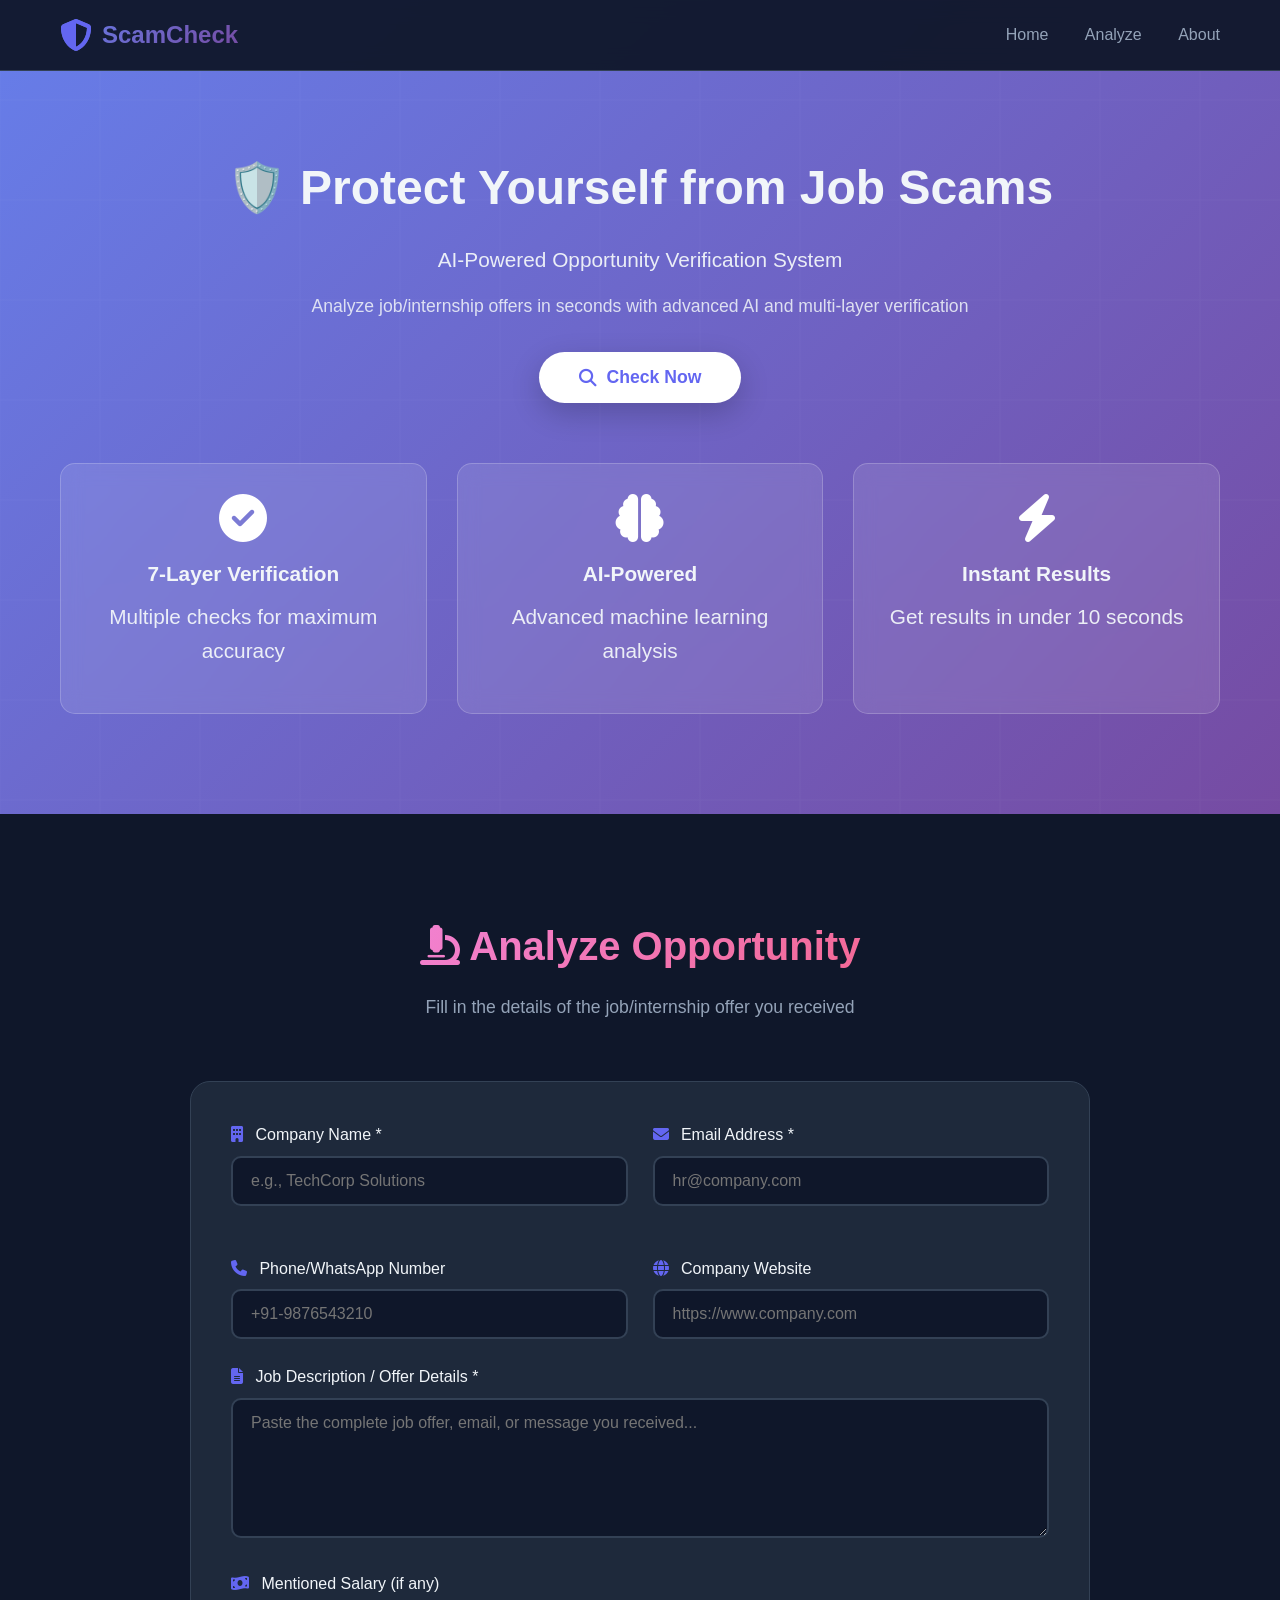
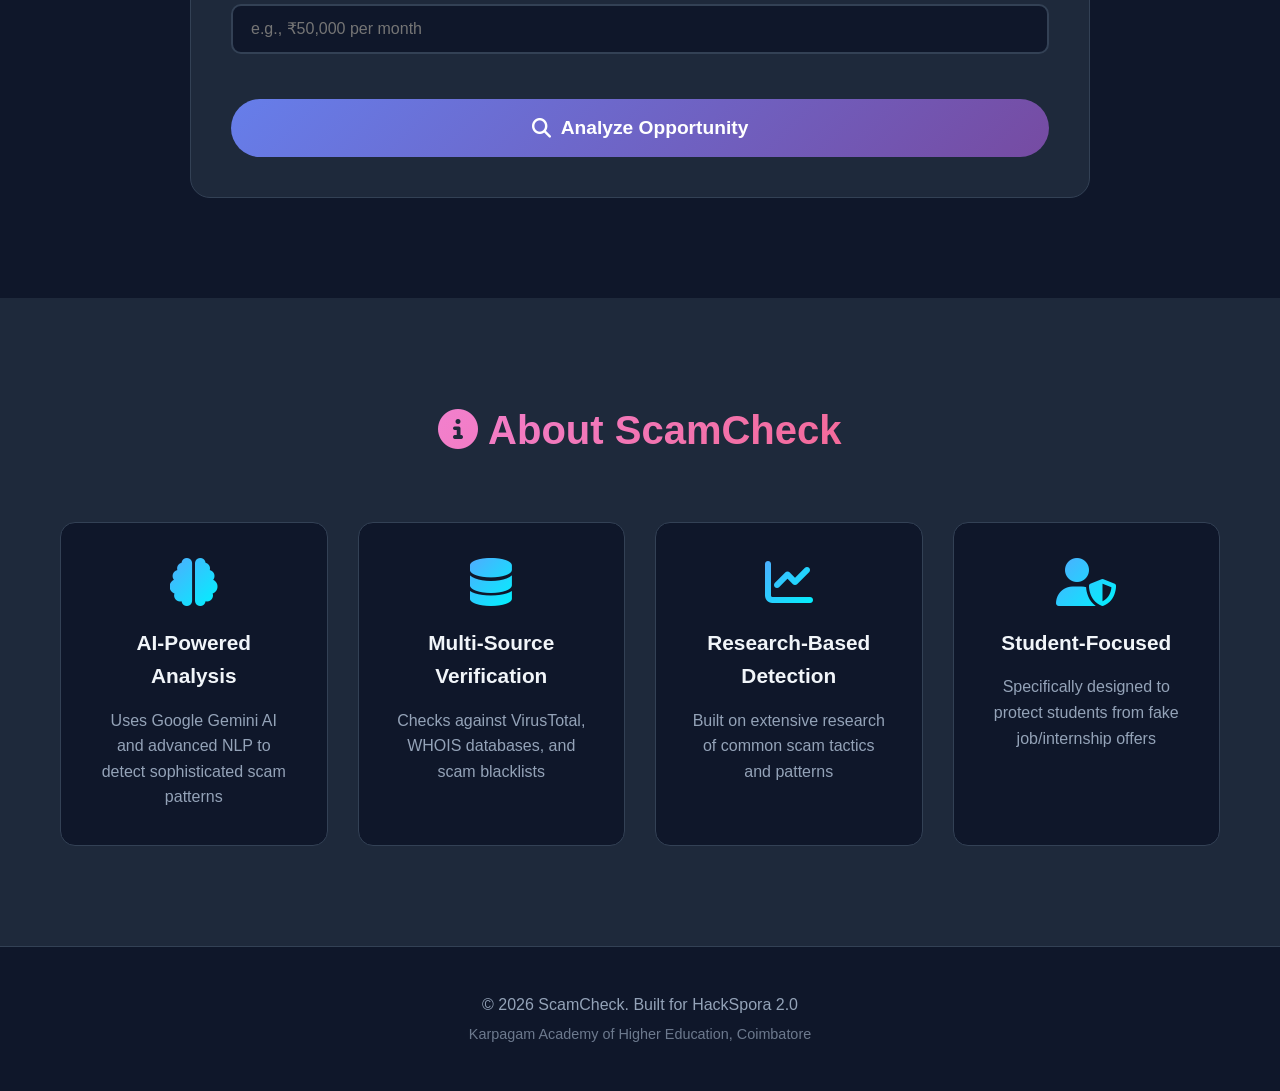
==== frontend/index.html @ 4920e58b "HackSpora 2.0 - ScamCheck System" ====
<!DOCTYPE html>
<html lang="en">

<head>
    <meta charset="UTF-8">
    <meta name="viewport" content="width=device-width, initial-scale=1.0">
    <title>ScamCheck - Opportunity Verification System</title>
    <link rel="stylesheet" href="style.css">
    <link rel="stylesheet" href="https://cdnjs.cloudflare.com/ajax/libs/font-awesome/6.4.0/css/all.min.css">
</head>

<body>
    <!-- Header -->
    <header class="header">
        <div class="container">
            <div class="logo">
                <i class="fas fa-shield-alt"></i>
                <span>ScamCheck</span>
            </div>
            <nav class="nav">
                <a href="#home">Home</a>
                <a href="#analyze">Analyze</a>
                <a href="#about">About</a>
            </nav>
        </div>
    </header>

    <!-- Hero Section -->
    <section id="home" class="hero">
        <div class="container">
            <div class="hero-content">
                <h1>🛡️ Protect Yourself from Job Scams</h1>
                <p>AI-Powered Opportunity Verification System</p>
                <p class="subtitle">Analyze job/internship offers in seconds with advanced AI and multi-layer
                    verification</p>
                <button class="btn-primary" onclick="scrollToAnalyze()">
                    <i class="fas fa-search"></i> Check Now
                </button>
            </div>
            <div class="hero-stats">
                <div class="stat-card">
                    <i class="fas fa-check-circle"></i>
                    <h3>7-Layer Verification</h3>
                    <p>Multiple checks for maximum accuracy</p>
                </div>
                <div class="stat-card">
                    <i class="fas fa-brain"></i>
                    <h3>AI-Powered</h3>
                    <p>Advanced machine learning analysis</p>
                </div>
                <div class="stat-card">
                    <i class="fas fa-bolt"></i>
                    <h3>Instant Results</h3>
                    <p>Get results in under 10 seconds</p>
                </div>
            </div>
        </div>
    </section>

    <!-- Analysis Form Section -->
    <section id="analyze" class="analysis-section">
        <div class="container">
            <div class="section-header">
                <h2><i class="fas fa-microscope"></i> Analyze Opportunity</h2>
                <p>Fill in the details of the job/internship offer you received</p>
            </div>

            <form id="scamForm" class="analysis-form">
                <div class="form-grid">
                    <div class="form-group">
                        <label for="companyName">
                            <i class="fas fa-building"></i> Company Name *
                        </label>
                        <input type="text" id="companyName" name="company_name" placeholder="e.g., TechCorp Solutions"
                            required>
                    </div>

                    <div class="form-group">
                        <label for="email">
                            <i class="fas fa-envelope"></i> Email Address *
                        </label>
                        <input type="email" id="email" name="email" placeholder="hr@company.com" required>
                    </div>

                    <div class="form-group">
                        <label for="phone">
                            <i class="fas fa-phone"></i> Phone/WhatsApp Number
                        </label>
                        <input type="tel" id="phone" name="phone" placeholder="+91-9876543210">
                    </div>

                    <div class="form-group">
                        <label for="website">
                            <i class="fas fa-globe"></i> Company Website
                        </label>
                        <input type="url" id="website" name="website" placeholder="https://www.company.com">
                    </div>
                </div>

                <div class="form-group full-width">
                    <label for="jobDescription">
                        <i class="fas fa-file-alt"></i> Job Description / Offer Details *
                    </label>
                    <textarea id="jobDescription" name="job_description" rows="6"
                        placeholder="Paste the complete job offer, email, or message you received..."
                        required></textarea>
                </div>

                <div class="form-group full-width">
                    <label for="salary">
                        <i class="fas fa-money-bill-wave"></i> Mentioned Salary (if any)
                    </label>
                    <input type="text" id="salary" name="salary" placeholder="e.g., ₹50,000 per month">
                </div>

                <button type="submit" class="btn-analyze">
                    <i class="fas fa-search"></i> Analyze Opportunity
                </button>
            </form>

            <!-- Loading Animation -->
            <div id="loading" class="loading" style="display: none;">
                <div class="spinner"></div>
                <p>Analyzing with AI... This may take a few seconds</p>
                <div class="loading-steps">
                    <div class="step"><i class="fas fa-check"></i> Checking domain age</div>
                    <div class="step"><i class="fas fa-check"></i> Scanning for red flags</div>
                    <div class="step"><i class="fas fa-check"></i> Verifying URL reputation</div>
                    <div class="step"><i class="fas fa-check"></i> AI-powered analysis</div>
                </div>
            </div>

            <!-- Results Section -->
            <div id="results" class="results" style="display: none;">
                <div class="result-header">
                    <h2><i class="fas fa-clipboard-check"></i> Analysis Results</h2>
                </div>

                <!-- Risk Score Display -->
                <div class="risk-display">
                    <div class="risk-score-circle" id="riskScoreCircle">
                        <span id="riskScoreValue">0</span>
                        <span class="risk-label">Risk Score</span>
                    </div>
                    <div class="risk-info">
                        <h3 id="riskLevel">LOW</h3>
                        <p id="verdict">Appears legitimate</p>
                    </div>
                </div>

                <!-- Detailed Analysis -->
                <div class="analysis-grid">
                    <!-- URL Analysis -->
                    <div class="analysis-card">
                        <h4><i class="fas fa-link"></i> Website Analysis</h4>
                        <div id="urlAnalysis"></div>
                    </div>

                    <!-- Content Analysis -->
                    <div class="analysis-card">
                        <h4><i class="fas fa-text"></i> Content Analysis</h4>
                        <div id="contentAnalysis"></div>
                    </div>

                    <!-- Red Flags -->
                    <div class="analysis-card full-width">
                        <h4><i class="fas fa-exclamation-triangle"></i> Detected Red Flags</h4>
                        <div id="redFlags"></div>
                    </div>

                    <!-- Recommendations -->
                    <div class="analysis-card full-width">
                        <h4><i class="fas fa-lightbulb"></i> Recommendations</h4>
                        <ul id="recommendations"></ul>
                    </div>
                </div>

                <button class="btn-secondary" onclick="resetForm()">
                    <i class="fas fa-redo"></i> Check Another Opportunity
                </button>
            </div>
        </div>
    </section>

    <!-- About Section -->
    <section id="about" class="about-section">
        <div class="container">
            <div class="section-header">
                <h2><i class="fas fa-info-circle"></i> About ScamCheck</h2>
            </div>
            <div class="features-grid">
                <div class="feature-card">
                    <i class="fas fa-brain"></i>
                    <h3>AI-Powered Analysis</h3>
                    <p>Uses Google Gemini AI and advanced NLP to detect sophisticated scam patterns</p>
                </div>
                <div class="feature-card">
                    <i class="fas fa-database"></i>
                    <h3>Multi-Source Verification</h3>
                    <p>Checks against VirusTotal, WHOIS databases, and scam blacklists</p>
                </div>
                <div class="feature-card">
                    <i class="fas fa-chart-line"></i>
                    <h3>Research-Based Detection</h3>
                    <p>Built on extensive research of common scam tactics and patterns</p>
                </div>
                <div class="feature-card">
                    <i class="fas fa-user-shield"></i>
                    <h3>Student-Focused</h3>
                    <p>Specifically designed to protect students from fake job/internship offers</p>
                </div>
            </div>
        </div>
    </section>

    <!-- Footer -->
    <footer class="footer">
        <div class="container">
            <p>&copy; 2026 ScamCheck. Built for HackSpora 2.0</p>
            <p class="hackathon-info">Karpagam Academy of Higher Education, Coimbatore</p>
        </div>
    </footer>

    <script src="script.js"></script>
</body>

</html>
---- frontend/style.css ----
/* CSS Variables for theming */
:root {
    --primary-color: #6366f1;
    --secondary-color: #8b5cf6;
    --success-color: #10b981;
    --warning-color: #f59e0b;
    --danger-color: #ef4444;
    --dark-bg: #0f172a;
    --card-bg: #1e293b;
    --text-primary: #f1f5f9;
    --text-secondary: #94a3b8;
    --border-color: #334155;
    --gradient-1: linear-gradient(135deg, #667eea 0%, #764ba2 100%);
    --gradient-2: linear-gradient(135deg, #f093fb 0%, #f5576c 100%);
    --gradient-3: linear-gradient(135deg, #4facfe 0%, #00f2fe 100%);
}

/* Reset and Base Styles */
* {
    margin: 0;
    padding: 0;
    box-sizing: border-box;
}

body {
    font-family: 'Segoe UI', Tahoma, Geneva, Verdana, sans-serif;
    background: var(--dark-bg);
    color: var(--text-primary);
    line-height: 1.6;
    overflow-x: hidden;
}

.container {
    max-width: 1200px;
    margin: 0 auto;
    padding: 0 20px;
}

/* Header */
.header {
    background: rgba(15, 23, 42, 0.95);
    backdrop-filter: blur(10px);
    padding: 1rem 0;
    position: fixed;
    width: 100%;
    top: 0;
    z-index: 1000;
    border-bottom: 1px solid var(--border-color);
}

.header .container {
    display: flex;
    justify-content: space-between;
    align-items: center;
}

.logo {
    display: flex;
    align-items: center;
    gap: 10px;
    font-size: 1.5rem;
    font-weight: bold;
    background: var(--gradient-1);
    -webkit-background-clip: text;
    -webkit-text-fill-color: transparent;
}

.logo i {
    font-size: 2rem;
    -webkit-text-fill-color: var(--primary-color);
}

.nav a {
    color: var(--text-secondary);
    text-decoration: none;
    margin-left: 2rem;
    transition: color 0.3s;
}

.nav a:hover {
    color: var(--primary-color);
}

/* Hero Section */
.hero {
    padding: 150px 0 100px;
    background: var(--gradient-1);
    position: relative;
    overflow: hidden;
}

.hero::before {
    content: '';
    position: absolute;
    top: 0;
    left: 0;
    right: 0;
    bottom: 0;
    background: url('data:image/svg+xml,<svg width="100" height="100" xmlns="http://www.w3.org/2000/svg"><rect width="100" height="100" fill="none" stroke="rgba(255,255,255,0.1)" stroke-width="1"/></svg>');
    opacity: 0.3;
}

.hero-content {
    text-align: center;
    margin-bottom: 60px;
    position: relative;
    z-index: 1;
}

.hero h1 {
    font-size: 3rem;
    margin-bottom: 1rem;
    animation: fadeInUp 0.8s ease;
}

.hero p {
    font-size: 1.3rem;
    margin-bottom: 1rem;
    opacity: 0.95;
}

.subtitle {
    font-size: 1.1rem !important;
    opacity: 0.85 !important;
    margin-bottom: 2rem !important;
}

.hero-stats {
    display: grid;
    grid-template-columns: repeat(auto-fit, minmax(250px, 1fr));
    gap: 30px;
    position: relative;
    z-index: 1;
}

.stat-card {
    background: rgba(255, 255, 255, 0.1);
    backdrop-filter: blur(10px);
    padding: 30px;
    border-radius: 15px;
    text-align: center;
    border: 1px solid rgba(255, 255, 255, 0.2);
    transition: transform 0.3s;
}

.stat-card:hover {
    transform: translateY(-5px);
}

.stat-card i {
    font-size: 3rem;
    margin-bottom: 15px;
    color: #fff;
}

.stat-card h3 {
    margin-bottom: 10px;
    font-size: 1.3rem;
}

/* Buttons */
.btn-primary,
.btn-secondary,
.btn-analyze {
    padding: 15px 40px;
    border: none;
    border-radius: 50px;
    font-size: 1.1rem;
    font-weight: 600;
    cursor: pointer;
    transition: all 0.3s;
    display: inline-flex;
    align-items: center;
    gap: 10px;
}

.btn-primary {
    background: white;
    color: var(--primary-color);
    box-shadow: 0 10px 30px rgba(0, 0, 0, 0.2);
}

.btn-primary:hover {
    transform: translateY(-3px);
    box-shadow: 0 15px 40px rgba(0, 0, 0, 0.3);
}

.btn-analyze {
    background: var(--gradient-1);
    color: white;
    width: 100%;
    justify-content: center;
    padding: 18px;
    font-size: 1.2rem;
    margin-top: 20px;
}

.btn-analyze:hover {
    transform: translateY(-2px);
    box-shadow: 0 10px 30px rgba(99, 102, 241, 0.4);
}

.btn-secondary {
    background: var(--card-bg);
    color: var(--text-primary);
    border: 2px solid var(--border-color);
    margin-top: 30px;
}

.btn-secondary:hover {
    background: var(--border-color);
}

/* Analysis Section */
.analysis-section {
    padding: 100px 0;
    background: var(--dark-bg);
}

.section-header {
    text-align: center;
    margin-bottom: 60px;
}

.section-header h2 {
    font-size: 2.5rem;
    margin-bottom: 15px;
    background: var(--gradient-2);
    -webkit-background-clip: text;
    -webkit-text-fill-color: transparent;
}

.section-header p {
    color: var(--text-secondary);
    font-size: 1.1rem;
}

/* Form Styles */
.analysis-form {
    background: var(--card-bg);
    padding: 40px;
    border-radius: 20px;
    border: 1px solid var(--border-color);
    max-width: 900px;
    margin: 0 auto;
}

.form-grid {
    display: grid;
    grid-template-columns: 1fr 1fr;
    gap: 25px;
}

.form-group {
    margin-bottom: 25px;
}

.form-group.full-width {
    grid-column: 1 / -1;
}

.form-group label {
    display: block;
    margin-bottom: 8px;
    font-weight: 500;
    color: var(--text-primary);
}

.form-group label i {
    margin-right: 8px;
    color: var(--primary-color);
}

.form-group input,
.form-group textarea {
    width: 100%;
    padding: 14px 18px;
    background: var(--dark-bg);
    border: 2px solid var(--border-color);
    border-radius: 10px;
    color: var(--text-primary);
    font-size: 1rem;
    transition: all 0.3s;
}

.form-group input:focus,
.form-group textarea:focus {
    outline: none;
    border-color: var(--primary-color);
    box-shadow: 0 0 0 3px rgba(99, 102, 241, 0.1);
}

.form-group textarea {
    resize: vertical;
    font-family: inherit;
}

/* Loading Animation */
.loading {
    text-align: center;
    padding: 60px 20px;
}

.spinner {
    width: 80px;
    height: 80px;
    border: 4px solid var(--border-color);
    border-top-color: var(--primary-color);
    border-radius: 50%;
    animation: spin 1s linear infinite;
    margin: 0 auto 30px;
}

@keyframes spin {
    to {
        transform: rotate(360deg);
    }
}

.loading-steps {
    margin-top: 40px;
    text-align: left;
    max-width: 500px;
    margin-left: auto;
    margin-right: auto;
}

.step {
    padding: 12px 20px;
    margin: 10px 0;
    background: var(--dark-bg);
    border-radius: 8px;
    display: flex;
    align-items: center;
    gap: 15px;
    animation: fadeIn 0.5s ease;
}

.step i {
    color: var(--success-color);
    font-size: 1.2rem;
}

/* Results Section */
.results {
    max-width: 1000px;
    margin: 0 auto;
    animation: fadeInUp 0.8s ease;
}

.result-header {
    text-align: center;
    margin-bottom: 40px;
}

.result-header h2 {
    font-size: 2.2rem;
    color: var(--primary-color);
}

.risk-display {
    display: flex;
    align-items: center;
    justify-content: center;
    gap: 50px;
    padding: 50px;
    background: var(--card-bg);
    border-radius: 20px;
    margin-bottom: 40px;
    border: 2px solid var(--border-color);
}

.risk-score-circle {
    width: 180px;
    height: 180px;
    border-radius: 50%;
    display: flex;
    flex-direction: column;
    align-items: center;
    justify-content: center;
    position: relative;
    background: conic-gradient(var(--success-color) 0deg, var(--border-color) 0deg);
    transition: all 0.5s ease;
}

.risk-score-circle::before {
    content: '';
    position: absolute;
    width: 140px;
    height: 140px;
    background: var(--card-bg);
    border-radius: 50%;
}

#riskScoreValue {
    font-size: 3rem;
    font-weight: bold;
    position: relative;
    z-index: 1;
}

.risk-label {
    font-size: 0.9rem;
    color: var(--text-secondary);
    position: relative;
    z-index: 1;
}

.risk-info h3 {
    font-size: 2rem;
    margin-bottom: 10px;
}

.risk-info p {
    font-size: 1.1rem;
    color: var(--text-secondary);
}

/* Analysis Grid */
.analysis-grid {
    display: grid;
    grid-template-columns: 1fr 1fr;
    gap: 25px;
    margin-bottom: 30px;
}

.analysis-card {
    background: var(--card-bg);
    padding: 30px;
    border-radius: 15px;
    border: 1px solid var(--border-color);
}

.analysis-card.full-width {
    grid-column: 1 / -1;
}

.analysis-card h4 {
    margin-bottom: 20px;
    color: var(--primary-color);
    display: flex;
    align-items: center;
    gap: 10px;
}

.analysis-card h4 i {
    font-size: 1.3rem;
}

#redFlags ul,
#recommendations ul {
    list-style: none;
    padding: 0;
}

#redFlags li,
#recommendations li {
    padding: 12px 15px;
    margin: 10px 0;
    background: var(--dark-bg);
    border-radius: 8px;
    border-left: 4px solid var(--danger-color);
    display: flex;
    align-items: center;
    gap: 10px;
}

#recommendations li {
    border-left-color: var(--success-color);
}

/* About Section */
.about-section {
    padding: 100px 0;
    background: var(--card-bg);
}

.features-grid {
    display: grid;
    grid-template-columns: repeat(auto-fit, minmax(250px, 1fr));
    gap: 30px;
}

.feature-card {
    background: var(--dark-bg);
    padding: 35px;
    border-radius: 15px;
    text-align: center;
    border: 1px solid var(--border-color);
    transition: transform 0.3s;
}

.feature-card:hover {
    transform: translateY(-5px);
    border-color: var(--primary-color);
}

.feature-card i {
    font-size: 3rem;
    margin-bottom: 20px;
    background: var(--gradient-3);
    -webkit-background-clip: text;
    -webkit-text-fill-color: transparent;
}

.feature-card h3 {
    margin-bottom: 15px;
    font-size: 1.3rem;
}

.feature-card p {
    color: var(--text-secondary);
}

/* Footer */
.footer {
    background: var(--dark-bg);
    padding: 40px 0;
    text-align: center;
    border-top: 1px solid var(--border-color);
}

.footer p {
    color: var(--text-secondary);
    margin: 5px 0;
}

.hackathon-info {
    font-size: 0.9rem;
    opacity: 0.7;
}

/* Animations */
@keyframes fadeInUp {
    from {
        opacity: 0;
        transform: translateY(30px);
    }

    to {
        opacity: 1;
        transform: translateY(0);
    }
}

@keyframes fadeIn {
    from {
        opacity: 0;
    }

    to {
        opacity: 1;
    }
}

/* Responsive Design */
@media (max-width: 768px) {
    .hero h1 {
        font-size: 2rem;
    }

    .form-grid {
        grid-template-columns: 1fr;
    }

    .analysis-grid {
        grid-template-columns: 1fr;
    }

    .risk-display {
        flex-direction: column;
        text-align: center;
    }

    .nav {
        display: none;
    }
}

/* Utility Classes */
.text-success {
    color: var(--success-color);
}

.text-warning {
    color: var(--warning-color);
}

.text-danger {
    color: var(--danger-color);
}

.badge {
    display: inline-block;
    padding: 5px 12px;
    border-radius: 20px;
    font-size: 0.85rem;
    font-weight: 600;
    margin: 5px;
}

.badge-high {
    background: rgba(239, 68, 68, 0.2);
    color: var(--danger-color);
}

.badge-medium {
    background: rgba(245, 158, 11, 0.2);
    color: var(--warning-color);
}

.badge-low {
    background: rgba(16, 185, 129, 0.2);
    color: var(--success-color);
}
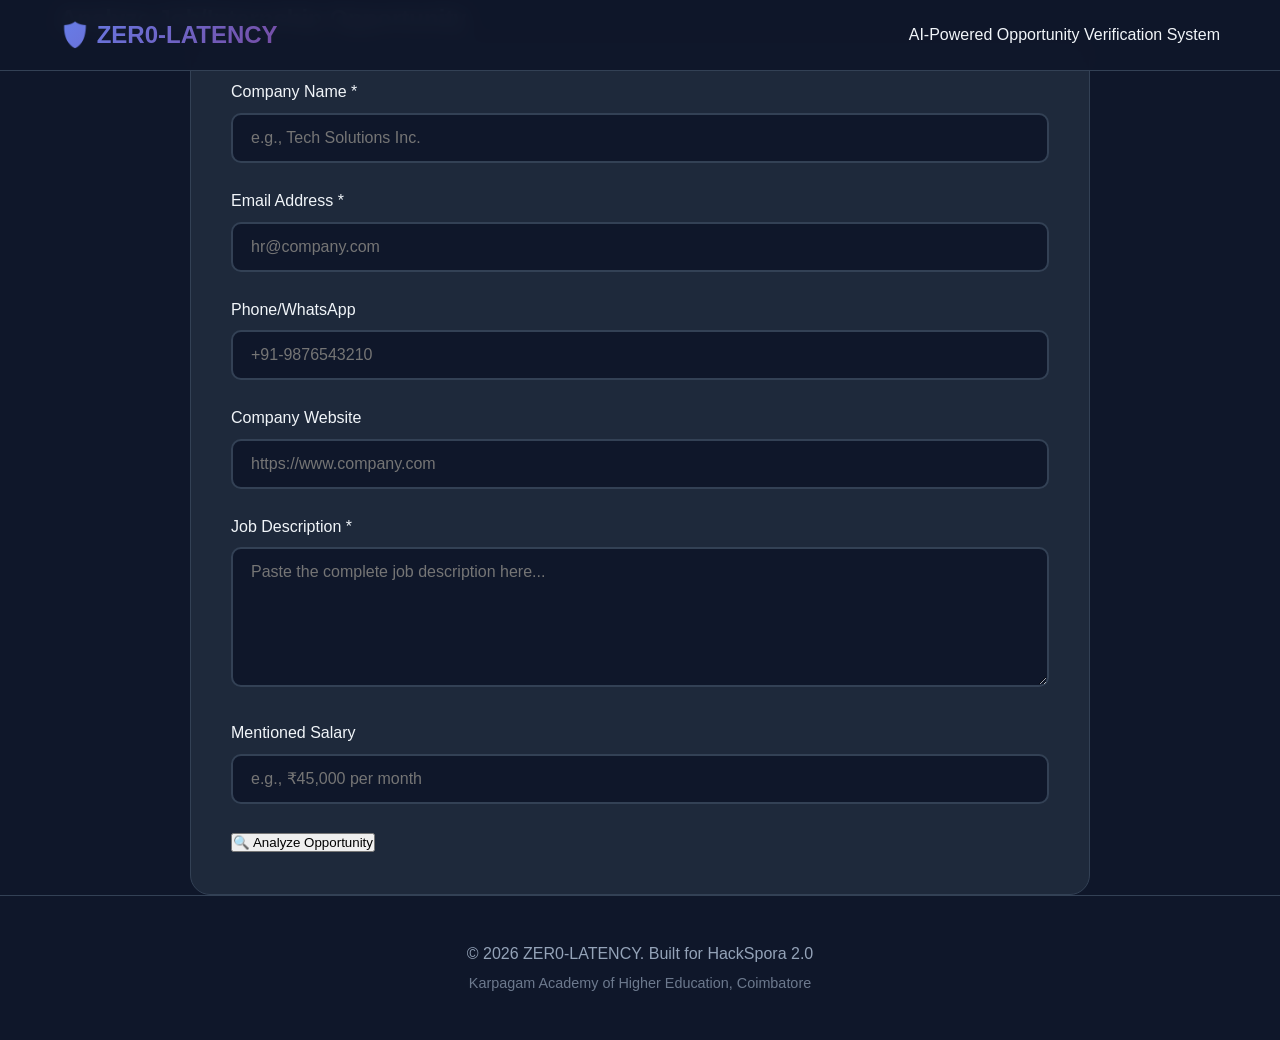
==== commit d0e9d254: "Updated frontend UI and fixed backend connection issues" ====
--- a/frontend/index.html
+++ b/frontend/index.html
@@ -1,214 +1,139 @@
 <!DOCTYPE html>
 <html lang="en">
-
 <head>
     <meta charset="UTF-8">
     <meta name="viewport" content="width=device-width, initial-scale=1.0">
-    <title>ScamCheck - Opportunity Verification System</title>
+    <title>ZER0-LATENCY - ScamCheck Opportunity Verification</title>
     <link rel="stylesheet" href="style.css">
-    <link rel="stylesheet" href="https://cdnjs.cloudflare.com/ajax/libs/font-awesome/6.4.0/css/all.min.css">
 </head>
-
 <body>
     <!-- Header -->
     <header class="header">
         <div class="container">
-            <div class="logo">
-                <i class="fas fa-shield-alt"></i>
-                <span>ScamCheck</span>
-            </div>
-            <nav class="nav">
-                <a href="#home">Home</a>
-                <a href="#analyze">Analyze</a>
-                <a href="#about">About</a>
-            </nav>
+            <h1 class="logo">🛡️ ZER0-LATENCY</h1>
+            <p class="tagline">AI-Powered Opportunity Verification System</p>
         </div>
     </header>
 
-    <!-- Hero Section -->
-    <section id="home" class="hero">
+    <!-- Main Form Section -->
+    <section class="form-section">
         <div class="container">
-            <div class="hero-content">
-                <h1>🛡️ Protect Yourself from Job Scams</h1>
-                <p>AI-Powered Opportunity Verification System</p>
-                <p class="subtitle">Analyze job/internship offers in seconds with advanced AI and multi-layer
-                    verification</p>
-                <button class="btn-primary" onclick="scrollToAnalyze()">
-                    <i class="fas fa-search"></i> Check Now
+            <h2 class="section-title">Analyze Job/Internship Opportunity</h2>
+            
+            <form id="scamCheckForm" class="analysis-form">
+                <div class="form-group">
+                    <label for="companyName">Company Name *</label>
+                    <input type="text" id="companyName" placeholder="e.g., Tech Solutions Inc." required>
+                </div>
+
+                <div class="form-row">
+                    <div class="form-group">
+                        <label for="email">Email Address *</label>
+                        <input type="email" id="email" placeholder="hr@company.com" required>
+                    </div>
+
+                    <div class="form-group">
+                        <label for="phone">Phone/WhatsApp</label>
+                        <input type="tel" id="phone" placeholder="+91-9876543210">
+                    </div>
+                </div>
+
+                <div class="form-group">
+                    <label for="website">Company Website</label>
+                    <input type="url" id="website" placeholder="https://www.company.com">
+                </div>
+
+                <div class="form-group">
+                    <label for="jobDescription">Job Description *</label>
+                    <textarea id="jobDescription" rows="6" placeholder="Paste the complete job description here..." required></textarea>
+                </div>
+
+                <div class="form-group">
+                    <label for="salary">Mentioned Salary</label>
+                    <input type="text" id="salary" placeholder="e.g., ₹45,000 per month">
+                </div>
+
+                <button type="button" id="analyzeBtn" class="analyze-btn">
+                    🔍 Analyze Opportunity
                 </button>
-            </div>
-            <div class="hero-stats">
-                <div class="stat-card">
-                    <i class="fas fa-check-circle"></i>
-                    <h3>7-Layer Verification</h3>
-                    <p>Multiple checks for maximum accuracy</p>
-                </div>
-                <div class="stat-card">
-                    <i class="fas fa-brain"></i>
-                    <h3>AI-Powered</h3>
-                    <p>Advanced machine learning analysis</p>
-                </div>
-                <div class="stat-card">
-                    <i class="fas fa-bolt"></i>
-                    <h3>Instant Results</h3>
-                    <p>Get results in under 10 seconds</p>
-                </div>
-            </div>
+            </form>
         </div>
     </section>
 
-    <!-- Analysis Form Section -->
-    <section id="analyze" class="analysis-section">
+    <!-- Loading Indicator -->
+    <div id="loadingIndicator" class="loading" style="display: none;">
+        <div class="spinner"></div>
+        <p>Analyzing opportunity... This may take a few seconds</p>
+    </div>
+
+    <!-- Results Section -->
+    <section id="resultsSection" class="results-section" style="display: none;">
         <div class="container">
-            <div class="section-header">
-                <h2><i class="fas fa-microscope"></i> Analyze Opportunity</h2>
-                <p>Fill in the details of the job/internship offer you received</p>
+            <h2 class="section-title">Analysis Results</h2>
+
+            <!-- Risk Score Circle -->
+            <div class="risk-score-container">
+                <div class="risk-circle" id="riskScoreCircle">
+                    <div class="risk-value" id="riskScoreValue">0</div>
+                    <div class="risk-label">Risk Score</div>
+                </div>
+                <div class="risk-info">
+                    <h3 class="risk-level" id="riskLevel">-</h3>
+                    <p class="verdict" id="verdict">-</p>
+                </div>
             </div>
 
-            <form id="scamForm" class="analysis-form">
-                <div class="form-grid">
-                    <div class="form-group">
-                        <label for="companyName">
-                            <i class="fas fa-building"></i> Company Name *
-                        </label>
-                        <input type="text" id="companyName" name="company_name" placeholder="e.g., TechCorp Solutions"
-                            required>
+            <!-- Analysis Details -->
+            <div class="analysis-grid">
+                <!-- Website Analysis -->
+                <div class="stat-card">
+                    <h3>🔗 Website Analysis</h3>
+                    <div class="stat-item">
+                        <strong>SSL Certificate:</strong>
+                        <span id="sslStatus">-</span>
                     </div>
-
-                    <div class="form-group">
-                        <label for="email">
-                            <i class="fas fa-envelope"></i> Email Address *
-                        </label>
-                        <input type="email" id="email" name="email" placeholder="hr@company.com" required>
-                    </div>
-
-                    <div class="form-group">
-                        <label for="phone">
-                            <i class="fas fa-phone"></i> Phone/WhatsApp Number
-                        </label>
-                        <input type="tel" id="phone" name="phone" placeholder="+91-9876543210">
-                    </div>
-
-                    <div class="form-group">
-                        <label for="website">
-                            <i class="fas fa-globe"></i> Company Website
-                        </label>
-                        <input type="url" id="website" name="website" placeholder="https://www.company.com">
+                    <div class="stat-item">
+                        <strong>URL Risk Score:</strong>
+                        <span id="urlRiskScore" class="score-badge">-</span>
                     </div>
                 </div>
 
-                <div class="form-group full-width">
-                    <label for="jobDescription">
-                        <i class="fas fa-file-alt"></i> Job Description / Offer Details *
-                    </label>
-                    <textarea id="jobDescription" name="job_description" rows="6"
-                        placeholder="Paste the complete job offer, email, or message you received..."
-                        required></textarea>
-                </div>
-
-                <div class="form-group full-width">
-                    <label for="salary">
-                        <i class="fas fa-money-bill-wave"></i> Mentioned Salary (if any)
-                    </label>
-                    <input type="text" id="salary" name="salary" placeholder="e.g., ₹50,000 per month">
-                </div>
-
-                <button type="submit" class="btn-analyze">
-                    <i class="fas fa-search"></i> Analyze Opportunity
-                </button>
-            </form>
-
-            <!-- Loading Animation -->
-            <div id="loading" class="loading" style="display: none;">
-                <div class="spinner"></div>
-                <p>Analyzing with AI... This may take a few seconds</p>
-                <div class="loading-steps">
-                    <div class="step"><i class="fas fa-check"></i> Checking domain age</div>
-                    <div class="step"><i class="fas fa-check"></i> Scanning for red flags</div>
-                    <div class="step"><i class="fas fa-check"></i> Verifying URL reputation</div>
-                    <div class="step"><i class="fas fa-check"></i> AI-powered analysis</div>
+                <!-- Content Analysis -->
+                <div class="stat-card">
+                    <h3>📝 Content Analysis</h3>
+                    <div class="stat-item">
+                        <strong>Red Flags Found:</strong>
+                        <span id="redFlagsCount">-</span>
+                    </div>
+                    <div class="stat-item">
+                        <strong>Email:</strong>
+                        <span id="emailStatus">-</span>
+                    </div>
+                    <div class="stat-item">
+                        <strong>Salary:</strong>
+                        <span id="salaryValue">-</span>
+                    </div>
+                    <div class="stat-item">
+                        <strong>Content Risk Score:</strong>
+                        <span id="contentRiskScore" class="score-badge">-</span>
+                    </div>
                 </div>
             </div>
 
-            <!-- Results Section -->
-            <div id="results" class="results" style="display: none;">
-                <div class="result-header">
-                    <h2><i class="fas fa-clipboard-check"></i> Analysis Results</h2>
-                </div>
+            <!-- Red Flags List -->
+            <div class="stat-card">
+                <h3>⚠️ Detected Red Flags</h3>
+                <ul id="redFlagsList" class="flags-list">
+                    <!-- Flags will be added here -->
+                </ul>
+            </div>
 
-                <!-- Risk Score Display -->
-                <div class="risk-display">
-                    <div class="risk-score-circle" id="riskScoreCircle">
-                        <span id="riskScoreValue">0</span>
-                        <span class="risk-label">Risk Score</span>
-                    </div>
-                    <div class="risk-info">
-                        <h3 id="riskLevel">LOW</h3>
-                        <p id="verdict">Appears legitimate</p>
-                    </div>
-                </div>
-
-                <!-- Detailed Analysis -->
-                <div class="analysis-grid">
-                    <!-- URL Analysis -->
-                    <div class="analysis-card">
-                        <h4><i class="fas fa-link"></i> Website Analysis</h4>
-                        <div id="urlAnalysis"></div>
-                    </div>
-
-                    <!-- Content Analysis -->
-                    <div class="analysis-card">
-                        <h4><i class="fas fa-text"></i> Content Analysis</h4>
-                        <div id="contentAnalysis"></div>
-                    </div>
-
-                    <!-- Red Flags -->
-                    <div class="analysis-card full-width">
-                        <h4><i class="fas fa-exclamation-triangle"></i> Detected Red Flags</h4>
-                        <div id="redFlags"></div>
-                    </div>
-
-                    <!-- Recommendations -->
-                    <div class="analysis-card full-width">
-                        <h4><i class="fas fa-lightbulb"></i> Recommendations</h4>
-                        <ul id="recommendations"></ul>
-                    </div>
-                </div>
-
-                <button class="btn-secondary" onclick="resetForm()">
-                    <i class="fas fa-redo"></i> Check Another Opportunity
-                </button>
-            </div>
-        </div>
-    </section>
-
-    <!-- About Section -->
-    <section id="about" class="about-section">
-        <div class="container">
-            <div class="section-header">
-                <h2><i class="fas fa-info-circle"></i> About ScamCheck</h2>
-            </div>
-            <div class="features-grid">
-                <div class="feature-card">
-                    <i class="fas fa-brain"></i>
-                    <h3>AI-Powered Analysis</h3>
-                    <p>Uses Google Gemini AI and advanced NLP to detect sophisticated scam patterns</p>
-                </div>
-                <div class="feature-card">
-                    <i class="fas fa-database"></i>
-                    <h3>Multi-Source Verification</h3>
-                    <p>Checks against VirusTotal, WHOIS databases, and scam blacklists</p>
-                </div>
-                <div class="feature-card">
-                    <i class="fas fa-chart-line"></i>
-                    <h3>Research-Based Detection</h3>
-                    <p>Built on extensive research of common scam tactics and patterns</p>
-                </div>
-                <div class="feature-card">
-                    <i class="fas fa-user-shield"></i>
-                    <h3>Student-Focused</h3>
-                    <p>Specifically designed to protect students from fake job/internship offers</p>
-                </div>
+            <!-- Recommendations -->
+            <div class="stat-card">
+                <h3>💡 Recommendations</h3>
+                <ul id="recommendationsList" class="recommendations-list">
+                    <!-- Recommendations will be added here -->
+                </ul>
             </div>
         </div>
     </section>
@@ -216,12 +141,11 @@
     <!-- Footer -->
     <footer class="footer">
         <div class="container">
-            <p>&copy; 2026 ScamCheck. Built for HackSpora 2.0</p>
+            <p>&copy; 2026 ZER0-LATENCY. Built for HackSpora 2.0</p>
             <p class="hackathon-info">Karpagam Academy of Higher Education, Coimbatore</p>
         </div>
     </footer>
 
     <script src="script.js"></script>
 </body>
-
 </html>
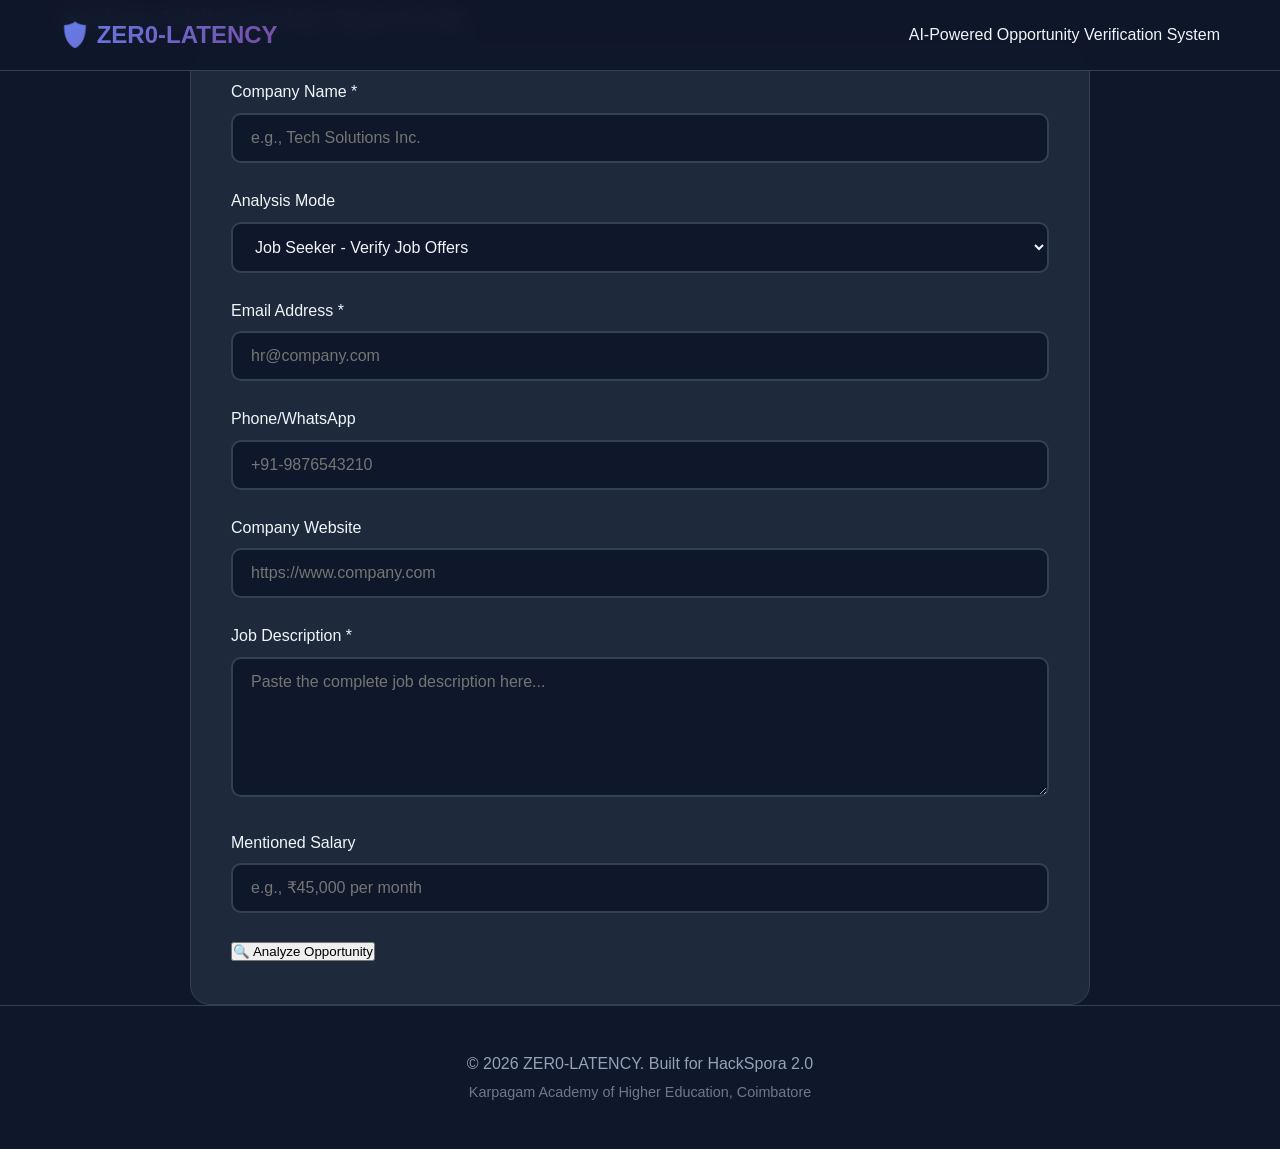
==== commit 11b54517: "Backup checkpoint before screenshot feature" ====
--- a/frontend/index.html
+++ b/frontend/index.html
@@ -1,11 +1,13 @@
 <!DOCTYPE html>
 <html lang="en">
+
 <head>
     <meta charset="UTF-8">
     <meta name="viewport" content="width=device-width, initial-scale=1.0">
     <title>ZER0-LATENCY - ScamCheck Opportunity Verification</title>
     <link rel="stylesheet" href="style.css">
 </head>
+
 <body>
     <!-- Header -->
     <header class="header">
@@ -19,11 +21,19 @@
     <section class="form-section">
         <div class="container">
             <h2 class="section-title">Analyze Job/Internship Opportunity</h2>
-            
+
             <form id="scamCheckForm" class="analysis-form">
                 <div class="form-group">
                     <label for="companyName">Company Name *</label>
                     <input type="text" id="companyName" placeholder="e.g., Tech Solutions Inc." required>
+                </div>
+
+                <div class="form-group">
+                    <label for="analysisMode">Analysis Mode</label>
+                    <select id="analysisMode">
+                        <option value="b2c" selected>Job Seeker - Verify Job Offers</option>
+                        <option value="b2b">Business / B2B - Verify Vendors &amp; Invoices</option>
+                    </select>
                 </div>
 
                 <div class="form-row">
@@ -45,7 +55,8 @@
 
                 <div class="form-group">
                     <label for="jobDescription">Job Description *</label>
-                    <textarea id="jobDescription" rows="6" placeholder="Paste the complete job description here..." required></textarea>
+                    <textarea id="jobDescription" rows="6" placeholder="Paste the complete job description here..."
+                        required></textarea>
                 </div>
 
                 <div class="form-group">
@@ -79,14 +90,15 @@
                 </div>
                 <div class="risk-info">
                     <h3 class="risk-level" id="riskLevel">-</h3>
+                    <p class="analysis-confidence" id="analysisConfidence">Analysis Confidence: -</p>
                     <p class="verdict" id="verdict">-</p>
                 </div>
             </div>
 
             <!-- Analysis Details -->
-            <div class="analysis-grid">
+            <div class="analysis-grid" id="analysisDetailsGrid">
                 <!-- Website Analysis -->
-                <div class="stat-card">
+                <div class="stat-card" id="websiteAnalysisCard">
                     <h3>🔗 Website Analysis</h3>
                     <div class="stat-item">
                         <strong>SSL Certificate:</strong>
@@ -99,7 +111,7 @@
                 </div>
 
                 <!-- Content Analysis -->
-                <div class="stat-card">
+                <div class="stat-card" id="contentAnalysisCard">
                     <h3>📝 Content Analysis</h3>
                     <div class="stat-item">
                         <strong>Red Flags Found:</strong>
@@ -120,21 +132,64 @@
                 </div>
             </div>
 
+            <!-- Offer Text Analysis -->
+            <div class="stat-card offer-text-card" id="highlightedTextCard" style="display: none;">
+                <h3>📄 Offer Text Analysis</h3>
+                <div id="highlightedText"></div>
+                <p class="highlight-legend">red = critical flag, yellow = warning flag</p>
+            </div>
+
+            <!-- Forensic Evidence -->
+            <div class="stat-card forensics-card" id="forensicsCard" style="display: none;">
+                <h3>🕵️ Forensic Evidence</h3>
+                <div class="forensics-grid">
+                    <div class="forensic-mini-card">
+                        <strong>🌐 Domain Age</strong>
+                        <span id="domainAgeValue">Unknown</span>
+                    </div>
+                    <div class="forensic-mini-card">
+                        <strong>🔒 SSL Security</strong>
+                        <span id="sslSecurityValue">Unknown</span>
+                    </div>
+                    <div class="forensic-mini-card">
+                        <strong>📧 Email Provider</strong>
+                        <span id="emailProviderValue">Unknown</span>
+                    </div>
+                </div>
+            </div>
+
             <!-- Red Flags List -->
-            <div class="stat-card">
+            <div class="stat-card" id="redFlagsCard">
                 <h3>⚠️ Detected Red Flags</h3>
                 <ul id="redFlagsList" class="flags-list">
                     <!-- Flags will be added here -->
                 </ul>
             </div>
 
+            <!-- SOS Parent Alert -->
+            <div id="sosAlertBox" class="sos-alert-box" style="display: none;">
+                <h3>🚨 SOS Alert - Share with Parents</h3>
+                <textarea id="sosMessageText" rows="4" readonly></textarea>
+                <button type="button" id="copySosBtn" class="copy-sos-btn">Copy Message</button>
+            </div>
+
             <!-- Recommendations -->
-            <div class="stat-card">
+            <div class="stat-card" id="recommendationsCard">
                 <h3>💡 Recommendations</h3>
                 <ul id="recommendationsList" class="recommendations-list">
                     <!-- Recommendations will be added here -->
                 </ul>
             </div>
+
+            <div id="guidanceCard" class="guidance-card" style="display: none;">
+                <h3>🧭 How to get a reliable verification</h3>
+                <p id="guidanceReason" class="guidance-reason">Why: -</p>
+                <ul>
+                    <li>Paste the full job posting text (at least a complete paragraph).</li>
+                    <li>Provide the recruiter or company email used in the offer.</li>
+                    <li>Add the official company website/job page link.</li>
+                </ul>
+            </div>
         </div>
     </section>
 
@@ -148,4 +203,5 @@
 
     <script src="script.js"></script>
 </body>
+
 </html>
--- a/frontend/style.css
+++ b/frontend/style.css
@@ -272,7 +272,8 @@
 }
 
 .form-group input,
-.form-group textarea {
+.form-group textarea,
+.form-group select {
     width: 100%;
     padding: 14px 18px;
     background: var(--dark-bg);
@@ -416,6 +417,88 @@
     color: var(--text-secondary);
 }
 
+.analysis-confidence {
+    font-size: 0.95rem !important;
+    color: #cbd5e1 !important;
+    margin-bottom: 8px;
+}
+
+.offer-text-card {
+    text-align: left;
+}
+
+#highlightedText {
+    background: var(--dark-bg);
+    border: 1px solid var(--border-color);
+    border-radius: 8px;
+    padding: 16px;
+    white-space: pre-wrap;
+    line-height: 1.7;
+}
+
+.highlight-legend {
+    color: var(--text-secondary);
+    font-size: 0.9rem;
+    margin-top: 10px;
+}
+
+.flag-high {
+    background: #ef4444;
+    color: #fff;
+    padding: 0 4px;
+    border-radius: 3px;
+    font-weight: 600;
+}
+
+.flag-med {
+    background: #f59e0b;
+    color: #1f2937;
+    padding: 0 4px;
+    border-radius: 3px;
+    font-weight: 600;
+}
+
+.forensics-card {
+    text-align: left;
+}
+
+.forensics-grid {
+    display: grid;
+    grid-template-columns: repeat(3, minmax(0, 1fr));
+    gap: 16px;
+}
+
+.forensic-mini-card {
+    border: 1px solid var(--border-color);
+    border-radius: 8px;
+    padding: 16px;
+    background: rgba(15, 23, 42, 0.45);
+}
+
+.forensic-mini-card strong,
+.forensic-mini-card span {
+    display: block;
+}
+
+.forensic-mini-card strong {
+    margin-bottom: 8px;
+}
+
+.forensic-danger {
+    color: #ef4444;
+    font-weight: 700;
+}
+
+.forensic-success {
+    color: #10b981;
+    font-weight: 700;
+}
+
+.forensic-unknown {
+    color: #94a3b8;
+    font-weight: 700;
+}
+
 /* Analysis Grid */
 .analysis-grid {
     display: grid;
@@ -469,6 +552,73 @@
     border-left-color: var(--success-color);
 }
 
+.sos-alert-box {
+    background: rgba(239, 68, 68, 0.12);
+    border: 1px solid var(--danger-color);
+    border-radius: 12px;
+    padding: 20px;
+    margin-bottom: 24px;
+}
+
+.sos-alert-box h3 {
+    color: #fecaca;
+    margin-bottom: 12px;
+}
+
+#sosMessageText {
+    width: 100%;
+    background: var(--dark-bg);
+    color: var(--text-primary);
+    border: 1px solid var(--border-color);
+    border-radius: 8px;
+    padding: 12px;
+    resize: vertical;
+    font-family: inherit;
+    margin-bottom: 12px;
+}
+
+.copy-sos-btn {
+    background: var(--danger-color);
+    color: white;
+    border: none;
+    border-radius: 8px;
+    padding: 10px 14px;
+    font-weight: 600;
+    cursor: pointer;
+}
+
+.copy-sos-btn:hover {
+    filter: brightness(1.05);
+}
+
+.guidance-card {
+    background: rgba(100, 116, 139, 0.16);
+    border: 1px solid #64748b;
+    border-radius: 12px;
+    padding: 22px;
+    margin-bottom: 24px;
+}
+
+.guidance-card h3 {
+    color: #e2e8f0;
+    margin-bottom: 10px;
+}
+
+.guidance-reason {
+    color: #cbd5e1;
+    font-weight: 600;
+    margin-bottom: 10px;
+}
+
+.guidance-card ul {
+    margin-left: 20px;
+}
+
+.guidance-card li {
+    color: #cbd5e1;
+    margin-bottom: 8px;
+}
+
 /* About Section */
 .about-section {
     padding: 100px 0;
@@ -567,6 +717,10 @@
         grid-template-columns: 1fr;
     }
 
+    .forensics-grid {
+        grid-template-columns: 1fr;
+    }
+
     .risk-display {
         flex-direction: column;
         text-align: center;
@@ -588,6 +742,10 @@
 
 .text-danger {
     color: var(--danger-color);
+}
+
+.text-slate {
+    color: #94a3b8;
 }
 
 .badge {
